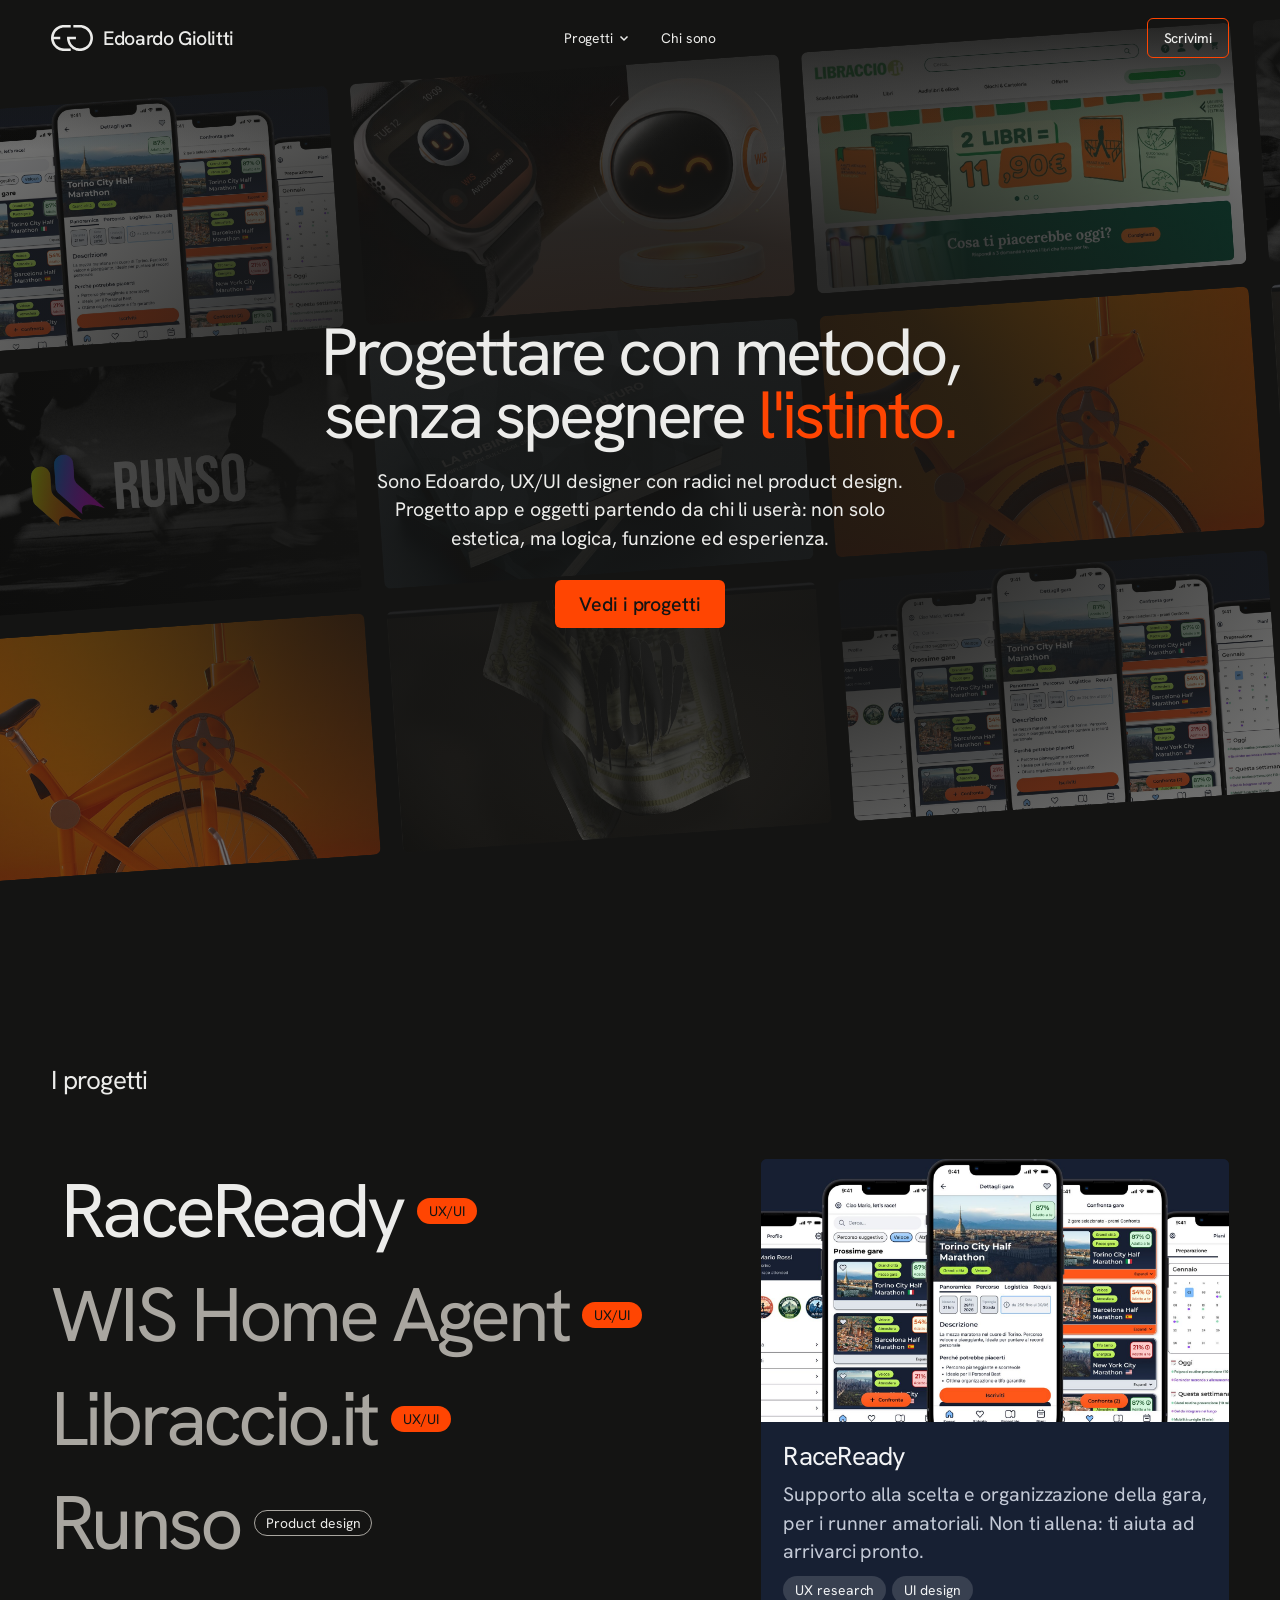
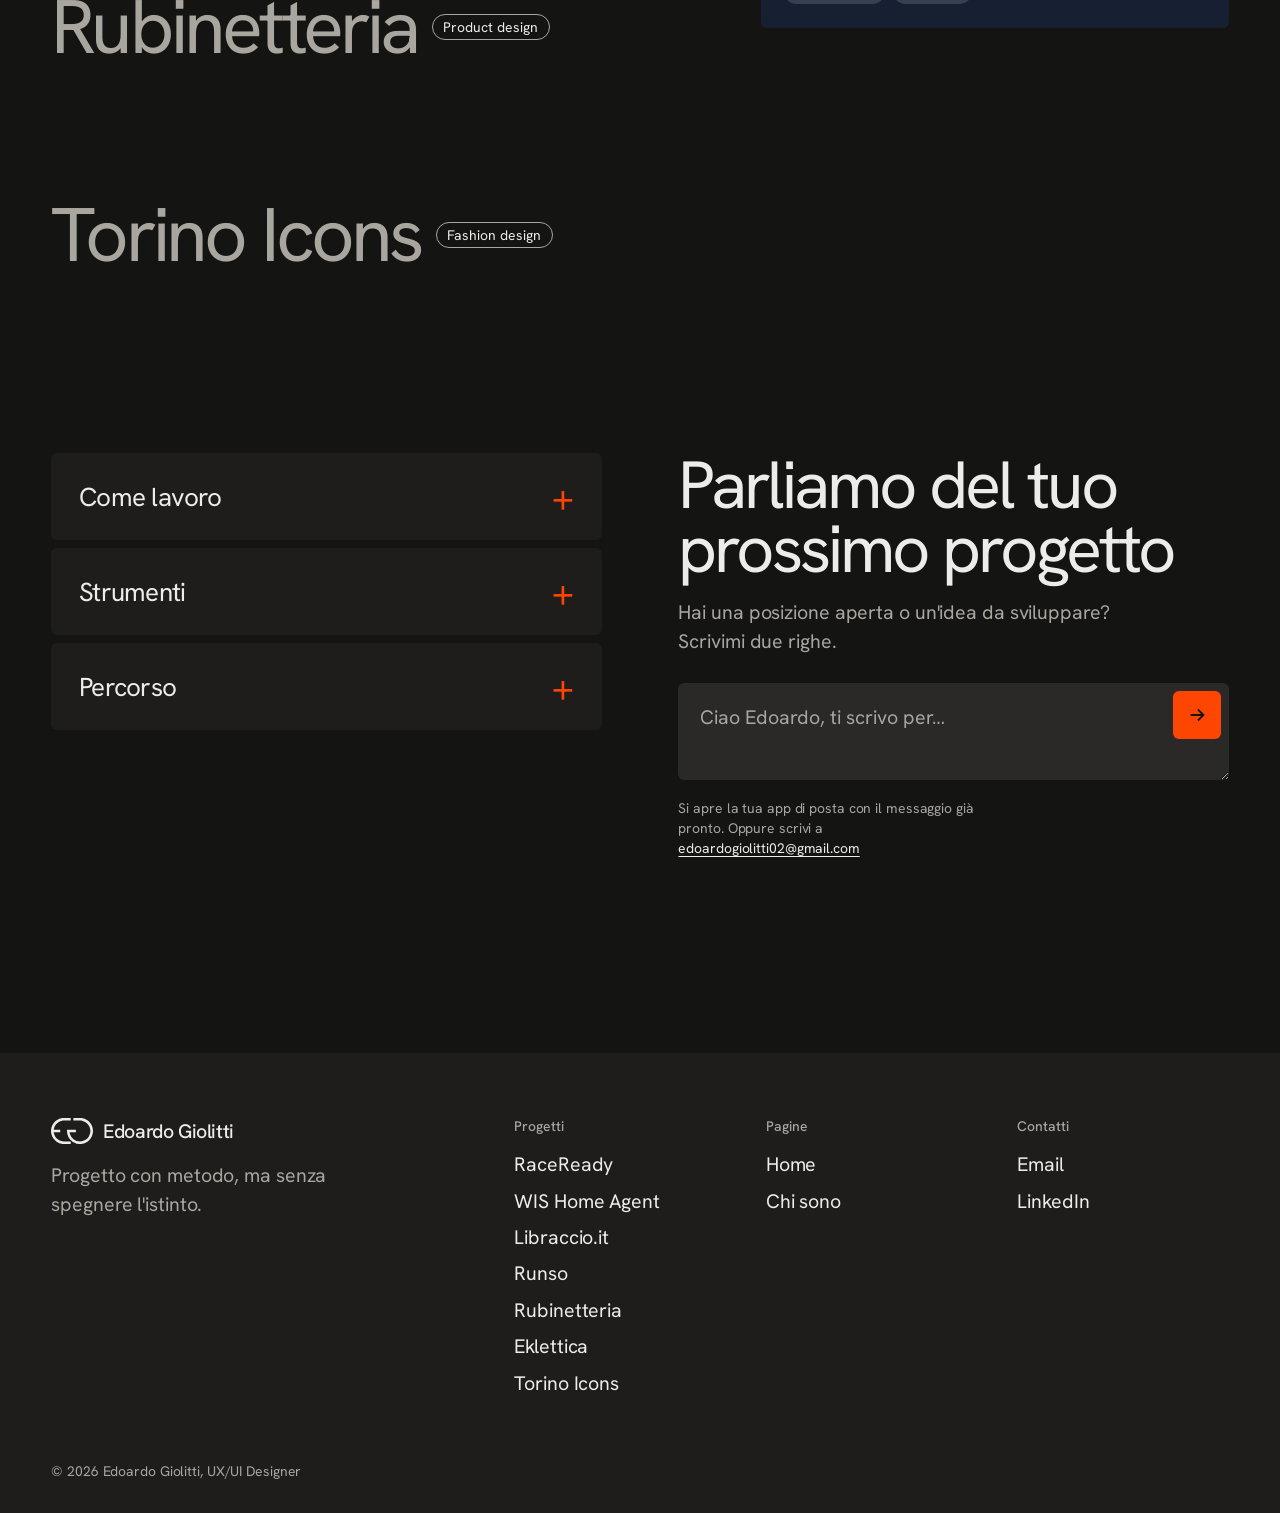
==== index.html @ 545519f6 "Prima pubblicazione del portfolio Home, pagina Chi sono e sette casi studio (RaceReady, WIS Home Age" ====
<!doctype html>
<html lang="it">
<head>
  <meta charset="utf-8">
  <meta name="viewport" content="width=device-width, initial-scale=1">
  <title>Edoardo Giolitti · UX/UI Designer</title>
  <meta name="description" content="Edoardo Giolitti, UX/UI designer con radici nel product design. App, smart home, e-commerce e oggetti: RaceReady, WIS Home Agent, Libraccio, Runso, Eklettica.">
  <meta property="og:title" content="Edoardo Giolitti · UX/UI Designer">
  <meta property="og:description" content="Progetto con metodo, ma senza spegnere l'istinto.">
  <meta property="og:type" content="website">
  <meta property="og:image" content="https://edoardogiolitti.github.io/assets/img/raceready/collage-16x10.jpg">
  <meta name="theme-color" content="#141413">
  <link rel="icon" href="assets/favicon.svg" type="image/svg+xml">
  <link rel="apple-touch-icon" href="assets/apple-touch-icon.png">
  <link rel="preconnect" href="https://fonts.googleapis.com">
  <link rel="preconnect" href="https://fonts.gstatic.com" crossorigin>
  <link rel="stylesheet" href="https://fonts.googleapis.com/css2?family=Hanken+Grotesk:wght@400;500&display=swap">
  <link rel="stylesheet" href="css/home.css">
  <script>document.documentElement.classList.add('js')</script>
</head>
<body>
  <a class="skip-link" href="#main">Vai al contenuto</a>

  <header class="topbar">
    <a class="brand" href="index.html" aria-label="Edoardo Giolitti, home"><span class="brand__mark" aria-hidden="true"></span><span>Edoardo Giolitti</span></a>
    <nav aria-label="Principale">
      <ul class="topbar__links" role="list">
        <li class="topbar__menu"><a class="link" href="#progetti">Progetti</a></li>
        <li><a class="link" href="chi-sono.html">Chi sono</a></li>
      </ul>
    </nav>
    <a class="button button--outline" href="#contatti">Scrivimi</a>
  </header>

  <main id="main">
    <!-- HERO -->
    <section class="hero" aria-labelledby="hero-title">
      <!-- sfondo decorativo: copertine che scorrono, non cliccabili e nascoste agli screen reader -->
      <div class="hero__bg" aria-hidden="true">
        <div class="marquee__row marquee__row--a"><div class="marquee__track"><img src="assets/img/raceready/collage-16x10.jpg" width="1600" height="1000" alt="" decoding="async"><img src="assets/img/wis/cover-16x9.jpg" width="1600" height="900" alt="" decoding="async"><img src="assets/img/libraccio/cover-16x9.jpg" width="1440" height="810" alt="" decoding="async"><img src="assets/img/runso/cover-16x9.jpg" width="1600" height="900" alt="" decoding="async"><img src="assets/img/rubinetteria/cover-16x9.jpg" width="1600" height="900" alt="" decoding="async"><img src="assets/img/eklettica/cover-16x9.jpg" width="1600" height="900" alt="" decoding="async"><img src="assets/img/foulard/cover-16x9.jpg" width="1600" height="900" alt="" decoding="async"><img src="assets/img/raceready/collage-16x10.jpg" width="1600" height="1000" alt="" decoding="async"><img src="assets/img/wis/cover-16x9.jpg" width="1600" height="900" alt="" decoding="async"><img src="assets/img/libraccio/cover-16x9.jpg" width="1440" height="810" alt="" decoding="async"><img src="assets/img/runso/cover-16x9.jpg" width="1600" height="900" alt="" decoding="async"><img src="assets/img/rubinetteria/cover-16x9.jpg" width="1600" height="900" alt="" decoding="async"><img src="assets/img/eklettica/cover-16x9.jpg" width="1600" height="900" alt="" decoding="async"><img src="assets/img/foulard/cover-16x9.jpg" width="1600" height="900" alt="" decoding="async"></div></div>
        <div class="marquee__row marquee__row--b"><div class="marquee__track"><img src="assets/img/runso/cover-16x9.jpg" width="1600" height="900" alt="" decoding="async"><img src="assets/img/rubinetteria/cover-16x9.jpg" width="1600" height="900" alt="" decoding="async"><img src="assets/img/eklettica/cover-16x9.jpg" width="1600" height="900" alt="" decoding="async"><img src="assets/img/foulard/cover-16x9.jpg" width="1600" height="900" alt="" decoding="async"><img src="assets/img/raceready/collage-16x10.jpg" width="1600" height="1000" alt="" decoding="async"><img src="assets/img/wis/cover-16x9.jpg" width="1600" height="900" alt="" decoding="async"><img src="assets/img/libraccio/cover-16x9.jpg" width="1440" height="810" alt="" decoding="async"><img src="assets/img/runso/cover-16x9.jpg" width="1600" height="900" alt="" decoding="async"><img src="assets/img/rubinetteria/cover-16x9.jpg" width="1600" height="900" alt="" decoding="async"><img src="assets/img/eklettica/cover-16x9.jpg" width="1600" height="900" alt="" decoding="async"><img src="assets/img/foulard/cover-16x9.jpg" width="1600" height="900" alt="" decoding="async"><img src="assets/img/raceready/collage-16x10.jpg" width="1600" height="1000" alt="" decoding="async"><img src="assets/img/wis/cover-16x9.jpg" width="1600" height="900" alt="" decoding="async"><img src="assets/img/libraccio/cover-16x9.jpg" width="1440" height="810" alt="" decoding="async"></div></div>
        <div class="marquee__row marquee__row--c"><div class="marquee__track"><img src="assets/img/eklettica/cover-16x9.jpg" width="1600" height="900" alt="" decoding="async"><img src="assets/img/foulard/cover-16x9.jpg" width="1600" height="900" alt="" decoding="async"><img src="assets/img/raceready/collage-16x10.jpg" width="1600" height="1000" alt="" decoding="async"><img src="assets/img/wis/cover-16x9.jpg" width="1600" height="900" alt="" decoding="async"><img src="assets/img/libraccio/cover-16x9.jpg" width="1440" height="810" alt="" decoding="async"><img src="assets/img/runso/cover-16x9.jpg" width="1600" height="900" alt="" decoding="async"><img src="assets/img/rubinetteria/cover-16x9.jpg" width="1600" height="900" alt="" decoding="async"><img src="assets/img/eklettica/cover-16x9.jpg" width="1600" height="900" alt="" decoding="async"><img src="assets/img/foulard/cover-16x9.jpg" width="1600" height="900" alt="" decoding="async"><img src="assets/img/raceready/collage-16x10.jpg" width="1600" height="1000" alt="" decoding="async"><img src="assets/img/wis/cover-16x9.jpg" width="1600" height="900" alt="" decoding="async"><img src="assets/img/libraccio/cover-16x9.jpg" width="1440" height="810" alt="" decoding="async"><img src="assets/img/runso/cover-16x9.jpg" width="1600" height="900" alt="" decoding="async"><img src="assets/img/rubinetteria/cover-16x9.jpg" width="1600" height="900" alt="" decoding="async"></div></div>
        <div class="marquee__row marquee__row--d"><div class="marquee__track"><img src="assets/img/libraccio/cover-16x9.jpg" width="1440" height="810" alt="" decoding="async"><img src="assets/img/runso/cover-16x9.jpg" width="1600" height="900" alt="" decoding="async"><img src="assets/img/rubinetteria/cover-16x9.jpg" width="1600" height="900" alt="" decoding="async"><img src="assets/img/eklettica/cover-16x9.jpg" width="1600" height="900" alt="" decoding="async"><img src="assets/img/foulard/cover-16x9.jpg" width="1600" height="900" alt="" decoding="async"><img src="assets/img/raceready/collage-16x10.jpg" width="1600" height="1000" alt="" decoding="async"><img src="assets/img/wis/cover-16x9.jpg" width="1600" height="900" alt="" decoding="async"><img src="assets/img/libraccio/cover-16x9.jpg" width="1440" height="810" alt="" decoding="async"><img src="assets/img/runso/cover-16x9.jpg" width="1600" height="900" alt="" decoding="async"><img src="assets/img/rubinetteria/cover-16x9.jpg" width="1600" height="900" alt="" decoding="async"><img src="assets/img/eklettica/cover-16x9.jpg" width="1600" height="900" alt="" decoding="async"><img src="assets/img/foulard/cover-16x9.jpg" width="1600" height="900" alt="" decoding="async"><img src="assets/img/raceready/collage-16x10.jpg" width="1600" height="1000" alt="" decoding="async"><img src="assets/img/wis/cover-16x9.jpg" width="1600" height="900" alt="" decoding="async"></div></div>
        <div class="marquee__row marquee__row--e"><div class="marquee__track"><img src="assets/img/foulard/cover-16x9.jpg" width="1600" height="900" alt="" decoding="async"><img src="assets/img/raceready/collage-16x10.jpg" width="1600" height="1000" alt="" decoding="async"><img src="assets/img/wis/cover-16x9.jpg" width="1600" height="900" alt="" decoding="async"><img src="assets/img/libraccio/cover-16x9.jpg" width="1440" height="810" alt="" decoding="async"><img src="assets/img/runso/cover-16x9.jpg" width="1600" height="900" alt="" decoding="async"><img src="assets/img/rubinetteria/cover-16x9.jpg" width="1600" height="900" alt="" decoding="async"><img src="assets/img/eklettica/cover-16x9.jpg" width="1600" height="900" alt="" decoding="async"><img src="assets/img/foulard/cover-16x9.jpg" width="1600" height="900" alt="" decoding="async"><img src="assets/img/raceready/collage-16x10.jpg" width="1600" height="1000" alt="" decoding="async"><img src="assets/img/wis/cover-16x9.jpg" width="1600" height="900" alt="" decoding="async"><img src="assets/img/libraccio/cover-16x9.jpg" width="1440" height="810" alt="" decoding="async"><img src="assets/img/runso/cover-16x9.jpg" width="1600" height="900" alt="" decoding="async"><img src="assets/img/rubinetteria/cover-16x9.jpg" width="1600" height="900" alt="" decoding="async"><img src="assets/img/eklettica/cover-16x9.jpg" width="1600" height="900" alt="" decoding="async"></div></div>
      </div>
      <div class="hero__content">
        <h1 id="hero-title" data-rise style="--i:0">Progettare con metodo, senza spegnere <span class="accent">l'istinto.</span></h1>
        <p class="hero__sub" data-rise style="--i:1">Sono Edoardo, UX/UI designer con radici nel product design. Progetto app e oggetti partendo da chi li userà: non solo estetica, ma logica, funzione ed&nbsp;esperienza.</p>
        <div data-rise style="--i:2"><a class="button" href="#progetti">Vedi i progetti</a></div>
      </div>
    </section>

    <!-- LAVORI -->
    <section class="work" id="progetti" aria-labelledby="progetti-title">
      <div class="section-head">
        <h2 id="progetti-title" data-reveal>I progetti</h2>
      </div>
      <div class="work__grid">
        <ul class="work__list" role="list">
          <li data-reveal style="--i:0"><a class="work__item is-active" href="progetti/raceready.html" data-frame="raceready"><span class="work__head"><span class="work__name">RaceReady</span><span class="work__type work__type--ux">UX/UI</span></span><span class="work__card"><img class="pcard__img" src="assets/img/raceready/collage-16x10.jpg" width="1600" height="1000" alt="" loading="lazy"> <span class="pcard__body"><span class="pcard__text">Supporto alla scelta e organizzazione della gara, per i runner amatoriali. Non ti allena: ti aiuta ad arrivarci pronto.</span><span class="badges"><span class="badge">UX research</span><span class="badge">UI design</span></span></span></span></a></li>
          <li data-reveal style="--i:1"><a class="work__item" href="progetti/wis.html" data-frame="wis"><span class="work__head"><span class="work__name">WIS Home Agent</span><span class="work__type work__type--ux">UX/UI</span></span><span class="work__card"><img class="pcard__img" src="assets/img/wis/cover-16x9.jpg" width="1600" height="900" alt="" loading="lazy"> <span class="pcard__body"><span class="pcard__text">Un'assistente AI per la casa: progettare la relazione, non il comando.</span><span class="badges"><span class="badge">AI</span><span class="badge">UI design</span></span></span></span></a></li>
          <li data-reveal style="--i:2"><a class="work__item" href="progetti/libraccio.html" data-frame="libraccio"><span class="work__head"><span class="work__name">Libraccio.it</span><span class="work__type work__type--ux">UX/UI</span></span><span class="work__card"><img class="pcard__img" src="assets/img/libraccio/cover-16x9.jpg" width="1440" height="810" alt="" loading="lazy"> <span class="pcard__body"><span class="pcard__text">Un checkout con meno attrito e un sistema di reward che fa tornare chi legge.</span><span class="badges"><span class="badge">E-commerce</span><span class="badge">Gamification</span></span></span></span></a></li>
          <li data-reveal style="--i:3"><a class="work__item" href="progetti/runso.html" data-frame="runso"><span class="work__head"><span class="work__name">Runso</span><span class="work__type work__type--pd">Product design</span></span><span class="work__card"><img class="pcard__img" src="assets/img/runso/cover-16x9.jpg" width="1600" height="900" alt="" loading="lazy"> <span class="pcard__body"><span class="pcard__text">Calze tecniche da running: identità visiva, collezione e packaging.</span><span class="badges"><span class="badge">Brand identity</span><span class="badge">Prodotto</span></span></span></span></a></li>
          <li data-reveal style="--i:4"><a class="work__item" href="progetti/rubinetteria.html" data-frame="rubinetteria"><span class="work__head"><span class="work__name">Rubinetteria</span><span class="work__type work__type--pd">Product design</span></span><span class="work__card"><img class="pcard__img" src="assets/img/rubinetteria/cover-16x9.jpg" width="1600" height="900" alt="" loading="lazy"> <span class="pcard__body"><span class="pcard__text">Tesi triennale: sei suggestioni per un rubinetto più sostenibile e intuitivo.</span><span class="badges"><span class="badge">Ricerca</span><span class="badge">Product design</span></span></span></span></a></li>
          <li data-reveal style="--i:5"><a class="work__item" href="progetti/eklettica.html" data-frame="eklettica"><span class="work__head"><span class="work__name">Eklettica</span><span class="work__type work__type--pd">Product design</span></span><span class="work__card"><img class="pcard__img" src="assets/img/eklettica/cover-16x9.jpg" width="1600" height="900" alt="" loading="lazy"> <span class="pcard__body"><span class="pcard__text">Bici pieghevole per il cicloturismo: compatta quando serve, pronta quando conta.</span><span class="badges"><span class="badge">Product design</span><span class="badge">3D</span></span></span></span></a></li>
          <li data-reveal style="--i:6"><a class="work__item" href="progetti/torino-icons.html" data-frame="foulard"><span class="work__head"><span class="work__name">Torino Icons</span><span class="work__type work__type--pd">Fashion design</span></span><span class="work__card"><img class="pcard__img" src="assets/img/foulard/cover-16x9.jpg" width="1600" height="900" alt="" loading="lazy"> <span class="pcard__body"><span class="pcard__text">Quattro foulard dedicati ai luoghi iconici di Torino, con una mappa per scoprirli.</span><span class="badges"><span class="badge">Foulard</span><span class="badge">Brochure</span></span></span></span></a></li>
        </ul>
        <!-- anteprima: la stessa card dello slider, per il progetto attivo (decorativa: i link veri sono i nomi) -->
        <div class="work__frame" aria-hidden="true">
          <div class="pcard is-on" data-for="raceready"><a href="progetti/raceready.html" tabindex="-1">
            <img class="pcard__img" src="assets/img/raceready/collage-16x10.jpg" width="1600" height="1000" alt="" loading="lazy">
          <span class="pcard__body"><span class="pcard__title">RaceReady</span><span class="pcard__text">Supporto alla scelta e organizzazione della gara, per i runner amatoriali. Non ti allena: ti aiuta ad arrivarci pronto.</span><span class="badges"><span class="badge">UX research</span><span class="badge">UI design</span></span></span></a></div>
          <div class="pcard" data-for="wis"><a href="progetti/wis.html" tabindex="-1">
            <img class="pcard__img" src="assets/img/wis/cover-16x9.jpg" width="1600" height="900" alt="" loading="lazy">
          <span class="pcard__body"><span class="pcard__title">WIS Home Agent</span><span class="pcard__text">Un'assistente AI per la casa: progettare la relazione, non il comando.</span><span class="badges"><span class="badge">AI</span><span class="badge">UI design</span></span></span></a></div>
          <div class="pcard" data-for="libraccio"><a href="progetti/libraccio.html" tabindex="-1">
            <img class="pcard__img" src="assets/img/libraccio/cover-16x9.jpg" width="1440" height="810" alt="" loading="lazy">
          <span class="pcard__body"><span class="pcard__title">Libraccio.it</span><span class="pcard__text">Un checkout con meno attrito e un sistema di reward che fa tornare chi legge.</span><span class="badges"><span class="badge">E-commerce</span><span class="badge">Gamification</span></span></span></a></div>
          <div class="pcard" data-for="runso"><a href="progetti/runso.html" tabindex="-1">
            <img class="pcard__img" src="assets/img/runso/cover-16x9.jpg" width="1600" height="900" alt="" loading="lazy">
          <span class="pcard__body"><span class="pcard__title">Runso</span><span class="pcard__text">Calze tecniche da running: identità visiva, collezione e packaging.</span><span class="badges"><span class="badge">Brand identity</span><span class="badge">Prodotto</span></span></span></a></div>
          <div class="pcard" data-for="rubinetteria"><a href="progetti/rubinetteria.html" tabindex="-1">
            <img class="pcard__img" src="assets/img/rubinetteria/cover-16x9.jpg" width="1600" height="900" alt="" loading="lazy">
          <span class="pcard__body"><span class="pcard__title">Rubinetteria</span><span class="pcard__text">Tesi triennale: sei suggestioni per un rubinetto più sostenibile e intuitivo.</span><span class="badges"><span class="badge">Ricerca</span><span class="badge">Product design</span></span></span></a></div>
          <div class="pcard" data-for="eklettica"><a href="progetti/eklettica.html" tabindex="-1">
            <img class="pcard__img" src="assets/img/eklettica/cover-16x9.jpg" width="1600" height="900" alt="" loading="lazy">
          <span class="pcard__body"><span class="pcard__title">Eklettica</span><span class="pcard__text">Bici pieghevole per il cicloturismo: compatta quando serve, pronta quando conta.</span><span class="badges"><span class="badge">Product design</span><span class="badge">3D</span></span></span></a></div>
          <div class="pcard" data-for="foulard"><a href="progetti/torino-icons.html" tabindex="-1">
            <img class="pcard__img" src="assets/img/foulard/cover-16x9.jpg" width="1600" height="900" alt="" loading="lazy">
          <span class="pcard__body"><span class="pcard__title">Torino Icons</span><span class="pcard__text">Quattro foulard dedicati ai luoghi iconici di Torino, con una mappa per scoprirli.</span><span class="badges"><span class="badge">Foulard</span><span class="badge">Brochure</span></span></span></a></div>
        </div>
      </div>
    </section>

    <!-- FISARMONICA E CHIUSURA, affiancate su desktop -->
    <div class="duo">
      <!-- FISARMONICA -->
      <section class="faq" aria-labelledby="faq-title">
        <h2 id="faq-title" class="sr-only">Metodo, strumenti e percorso</h2>
        <details data-reveal>
          <summary>Come lavoro</summary>
          <div class="faq__body">
            <p><strong>Prima capisco, poi disegno.</strong> Parto dalla ricerca: interviste, questionari, desk research e benchmark. Dai dati tiro fuori gli insight, dagli insight le opportunità, e solo alla fine le feature.</p>
            <p>Poi personas, customer journey, wireframe e prototipi, fino all'usability testing per capire cosa funziona davvero.</p>
          </div>
        </details>
        <details data-reveal style="--i:1">
          <summary>Strumenti</summary>
          <div class="faq__body">
            <p><strong>Progettazione:</strong> Figma, Figma Make, Miro, Framer.</p>
            <p><strong>Visual e 3D:</strong> Photoshop, Illustrator, Rhinoceros 3D, Blender.</p>
            <p><strong>AI nel processo:</strong> Gemini, ChatGPT e Perplexity per la ricerca; Antigravity e Claude Code per i prototipi in codice.</p>
          </div>
        </details>
        <details data-reveal style="--i:2">
          <summary>Percorso</summary>
          <div class="faq__body">
            <p><strong>2026:</strong> Master Full-Time in UX &amp; UI Design for Digital Product, Talent Garden Innovation School, Milano.</p>
            <p><strong>2021–2025:</strong> Laurea triennale in Design e Comunicazione (Product Design), Politecnico di Torino.</p>
            <p><strong>2024:</strong> Junior Product Designer in tirocinio da MAT Studio di Matteo Tampone.</p>
          </div>
        </details>
      </section>

      <!-- CHIUSURA E CONTATTI -->
      <section class="closing" id="contatti" aria-labelledby="contact-title">
        <h2 id="contact-title" data-reveal>Parliamo del tuo prossimo progetto</h2>
        <p data-reveal style="--i:1">Hai una posizione aperta o un'idea da sviluppare? Scrivimi due righe.</p>
        <form class="field-wrap" method="get" enctype="text/plain" data-mail data-reveal style="--i:2">
          <input type="hidden" name="subject" value="Contatto dal portfolio">
          <label class="sr-only" for="msg">Il tuo messaggio</label>
          <textarea class="field" id="msg" name="body" rows="2" placeholder="Ciao Edoardo, ti scrivo per…"></textarea>
          <button class="send" type="submit" aria-label="Scrivi l'email">
            <svg viewBox="0 0 24 24" fill="none" stroke="currentColor" stroke-width="2" aria-hidden="true"><path d="M5 12h14M13 6l6 6-6 6"/></svg>
          </button>
        </form>
        <p class="closing__note">Si apre la tua app di posta con il messaggio già pronto. Oppure scrivi a <a class="link link--inline" data-mail-link data-mail-show>email</a></p>
      </section>
    </div>
  </main>

  <footer class="footer">
    <div class="footer__grid">
      <div class="footer__brand">
        <a class="brand" href="index.html"><span class="brand__mark" aria-hidden="true"></span><span>Edoardo Giolitti</span></a>
        <p>Progetto con metodo, ma senza spegnere l'istinto.</p>
      </div>
      <div>
        <h2>Progetti</h2>
        <ul role="list">
          <li><a class="link" href="progetti/raceready.html">RaceReady</a></li>
          <li><a class="link" href="progetti/wis.html">WIS Home Agent</a></li>
          <li><a class="link" href="progetti/libraccio.html">Libraccio.it</a></li>
          <li><a class="link" href="progetti/runso.html">Runso</a></li>
          <li><a class="link" href="progetti/rubinetteria.html">Rubinetteria</a></li>
          <li><a class="link" href="progetti/eklettica.html">Eklettica</a></li>
          <li><a class="link" href="progetti/torino-icons.html">Torino Icons</a></li>
        </ul>
      </div>
      <div>
        <h2>Pagine</h2>
        <ul role="list">
          <li><a class="link" href="index.html">Home</a></li>
          <li><a class="link" href="chi-sono.html">Chi sono</a></li>
        </ul>
      </div>
      <div>
        <h2>Contatti</h2>
        <ul role="list">
          <li><a class="link" data-mail-link>Email</a></li>
          <li><a class="link" href="https://www.linkedin.com/in/edoardo-giolitti" rel="noopener">LinkedIn</a></li>
        </ul>
      </div>
    </div>
    <p class="footer__legal">© 2026 Edoardo Giolitti, UX/UI Designer</p>
  </footer>

  <script src="js/home.js" defer></script>
</body>
</html>
---- css/home.css ----
/* =========================================================
   Home di Edoardo Giolitti, versione scura ispirata a Squarespace
   Mobile-first: le regole valgono per lo smartphone,
   le media query (min-width) le adattano agli schermi larghi.
   ========================================================= */

/* ---------- Token ---------- */
:root {
  /* Antracite neutro con una punta calda (dall'arancione), niente blu */
  --bg: #141413;          /* quasi nero */
  --surface: #1e1d1c;     /* primo gradino di tono */
  --surface-2: #2a2927;   /* secondo gradino */
  --ink: #ececea;         /* bianco morbido e neutro, non #fff */
  --muted: #a9a6a0;       /* 7.8:1 sul fondo, 6:1 sul secondo gradino */
  --accent: #ff4502;      /* arancione: 5.4:1 sul fondo, ok anche per il testo piccolo */
  --accent-ink: #141413;  /* testo sopra l'arancione */

  --font: "Hanken Grotesk", system-ui, sans-serif;
  --step-small: clamp(0.8125rem, 0.79rem + 0.1vw, 0.875rem);
  --step-body: clamp(1.0625rem, 1rem + 0.28vw, 1.25rem);
  --step-lead: clamp(1.25rem, 1.1rem + 0.7vw, 1.625rem);
  --step-head: clamp(2.25rem, 1.3rem + 3.6vw, 4.5rem);
  --step-display: clamp(2.5rem, 1rem + 5vw, 4.75rem);

  --margin: clamp(20px, 4vw, 64px);
  --section: clamp(112px, 13vw, 200px);
  --radius: 6px;

  --ease-out: cubic-bezier(0.22, 1, 0.36, 1);
  --t-press: 140ms;
  --t-hover: 200ms;
}

/* ---------- Reset ---------- */
*, *::before, *::after { box-sizing: border-box; }
html { -webkit-text-size-adjust: 100%; text-size-adjust: 100%; color-scheme: dark; }
body {
  margin: 0; background: var(--bg); color: var(--ink);
  font-family: var(--font); font-size: var(--step-body); line-height: 1.45; letter-spacing: -0.005em;
  -webkit-font-smoothing: antialiased; overflow-x: clip;
}
h1, h2, h3, p, figure, ul, ol, dl, dd { margin: 0; }
ul[class], ol[class] { padding: 0; list-style: none; }
img { display: block; max-width: 100%; height: auto; }
button, input { font: inherit; color: inherit; }
button { background: none; border: 0; padding: 0; cursor: pointer; }
a { color: inherit; }
::selection { background: var(--accent); color: var(--accent-ink); }
:focus-visible { outline: 2px solid var(--accent); outline-offset: 3px; }
:target { scroll-margin-top: 24px; }

h1, h2, h3 { font-weight: 400; letter-spacing: -0.045em; line-height: 0.95; text-wrap: balance; } /* sul fondo scuro un peso più leggero */
p { max-width: 62ch; text-wrap: pretty; }
.accent { color: var(--accent); }
.muted { color: var(--muted); }
.sr-only { position: absolute; width: 1px; height: 1px; overflow: hidden; clip-path: inset(50%); white-space: nowrap; }
.skip-link { position: absolute; left: 12px; top: -80px; z-index: 100; background: var(--ink); color: var(--bg); padding: 12px 18px; text-decoration: none; }
.skip-link:focus { top: 12px; }
.center { text-align: center; margin-inline: auto; }

/* ---------- Controlli ---------- */
.button {
  display: inline-flex; align-items: center; justify-content: center; gap: 10px;
  min-height: 48px; padding: 0 24px; border-radius: var(--radius);
  background: var(--accent); color: var(--accent-ink);
  font-weight: 500; text-decoration: none; white-space: nowrap;
  transition: transform var(--t-press) var(--ease-out), background-color var(--t-hover) ease, color var(--t-hover) ease;
}
.button:active { transform: scale(0.97); }
.button--light { background: var(--ink); color: var(--bg); }
/* Secondario: solo il bordo arancione, si riempie in hover e al focus */
.button--outline { background: transparent; color: var(--ink); border: 1.5px solid var(--accent); }
.button--outline:focus-visible { background: var(--accent); color: var(--accent-ink); }
.link { text-decoration: underline; text-decoration-color: transparent; text-underline-offset: 0.22em; text-decoration-thickness: 0.07em; transition: text-decoration-color var(--t-hover) ease, color var(--t-hover) ease; }
/* link dentro un testo: sottolineato anche a riposo, per riconoscerlo senza mouse (dopo .link, che altrimenti lo nasconde) */
.link--inline { text-decoration-color: currentColor; color: var(--ink); }
@media (hover: hover) and (pointer: fine) {
  .button:hover { background: var(--ink); color: var(--bg); }
  .button--light:hover { background: var(--accent); color: var(--accent-ink); }
  .button--outline:hover { background: var(--accent); color: var(--accent-ink); }
  .link:hover { text-decoration-color: currentColor; }
}

/* Badge degli ambiti */
.badges { display: flex; flex-wrap: wrap; gap: 6px; }
.badge {
  padding: 5px 12px; border-radius: 999px;
  background: var(--surface-2); color: var(--ink);
  font-size: var(--step-small); line-height: 1.3; white-space: nowrap;
}

/* ---------- Barra in alto ----------
   Sempre visibile. In cima alla pagina è trasparente sopra la hero; appena si scorre si compatta:
   meno spazio, un velo del colore della pagina e, al posto del nome, solo il monogramma EG.
   Senza JavaScript resta in cima alla pagina e scorre via con lei. */
.topbar {
  position: absolute; inset: 0 0 auto; z-index: 50;
  display: grid; grid-template-columns: auto 1fr auto; align-items: center; gap: 16px;
  padding: 18px var(--margin); color: var(--ink);
  transition: padding-block 260ms var(--ease-out), background-color var(--t-hover) ease, color var(--t-hover) ease;
}
.js .topbar { position: fixed; }
.topbar.is-compact { padding-block: 8px; }
.topbar.is-open { background-color: var(--bg); }
/* Il velo della barra compatta: il colore della sezione che passa sotto (lo legge js/home.js) al 72%
   (`--bar-veil`, più pieno su Libraccio), con la pagina sfocata dietro: così la barra si fonde con ogni sezione.
   Sfuma per 20 px sotto la barra invece di finire con un bordo netto. Sotto il 72% il testo della barra,
   sopra un'immagine chiara in una sezione scura, scenderebbe vicino al limite di contrasto. Con il menu aperto torna pieno. */
.topbar::before {
  content: ""; position: absolute; inset: 0 0 -20px; z-index: -1; pointer-events: none;
  background: var(--bg);
  background: color-mix(in srgb, var(--bg) var(--bar-veil, 72%), transparent);
  -webkit-backdrop-filter: blur(18px) saturate(1.3); backdrop-filter: blur(18px) saturate(1.3); /* taste-skill-ignore: l'unica barra in vetro del sito */
  -webkit-mask-image: linear-gradient(#000 calc(100% - 20px), transparent); mask-image: linear-gradient(#000 calc(100% - 20px), transparent); /* taste-skill-ignore: sfumatura del bordo basso */
  opacity: 0; transition: opacity var(--t-hover) ease, background-color var(--t-hover) ease;
}
.topbar .button--outline { transition: transform var(--t-press) var(--ease-out), background-color var(--t-hover) ease, color var(--t-hover) ease, border-color var(--t-hover) ease; }
.topbar.is-compact::before { opacity: 1; }
.topbar.is-open::before { opacity: 0; }
@supports not ((backdrop-filter: blur(1px)) or (-webkit-backdrop-filter: blur(1px))) { .topbar::before { background: color-mix(in srgb, var(--bg) 94%, transparent); } }
@media (prefers-reduced-transparency: reduce) { .topbar::before { background: var(--bg); -webkit-backdrop-filter: none; backdrop-filter: none; } }
html.js { scroll-padding-top: 80px; } /* le ancore e il focus da tastiera non finiscono sotto la barra */
.brand { display: flex; align-items: center; gap: 10px; text-decoration: none; font-weight: 500; letter-spacing: -0.02em; }
/* Il logo EG (file Figma PORTFOLIO, sezione Components): una maschera riempita con il colore del testo, così segue
   il colore della sezione sotto la barra. Scritto dentro il CSS perché le maschere esterne non funzionano aprendo
   la pagina come file. Il sorgente è in _sorgenti/logo/logo-eg.svg. */
.brand { --logo: url("data:image/svg+xml,%3Csvg xmlns='http://www.w3.org/2000/svg' viewBox='0 0 121 75'%3E%3Cpath d='M121 37.5V37.5C121 38.8 120.9 40 120.8 41.3C120.7 42.5 120.5 43.8 120.2 45C119.7 47.6 118.9 50.1 117.9 52.5C116.7 55.2 115.2 57.7 113.5 60C113.5 60 113.5 60.1 113.5 60.1C111.3 62.9 108.8 65.4 106 67.5C106 67.6 105.9 67.6 105.9 67.6C103.6 69.4 101 70.8 98.3 72C95.9 73 93.4 73.8 90.8 74.3C88.5 74.8 86 75 83.6 75C83.5 75 83.3 75 83.2 75C80.6 75 78.1 74.7 75.7 74.2C74.4 73.9 73.1 73.6 71.9 73.2C70.6 72.7 69.3 72.2 68.1 71.7C66.8 71.1 65.6 70.4 64.3 69.7C63.2 69 62.2 68.3 61.1 67.5C60.9 67.4 60.7 67.2 60.5 67.1C60.5 67.1 60.5 67 60.5 67C59.2 66 57.9 64.9 56.7 63.7C56.2 63.1 55.6 62.5 55.1 61.9C54.6 61.3 54.1 60.7 53.6 60C53.4 59.7 53.2 59.4 53 59.1C51.5 57.1 50.3 54.9 49.3 52.5C48.2 50.2 47.4 47.7 46.9 45C46.7 43.8 46.5 42.6 46.3 41.3C46.3 40.7 46.2 40.1 46.2 39.4C46.2 39.4 46.2 39.4 46.2 39.4C46.2 39.2 46.2 39 46.2 38.8C46.2 38.7 46.2 38.6 46.2 38.5C46.2 38.2 46.2 37.8 46.2 37.5V37.5C46.2 37.2 46.2 36.9 46.2 36.6C46.2 36.4 46.2 36.1 46.2 35.9C46.2 35.2 46.3 34.5 46.3 33.8H71.9V41.3H53.6C53.6 41.3 53.6 41.3 53.6 41.3C53.8 42.6 54 43.8 54.3 45C54.3 45 54.3 45 54.3 45C54.9 47.3 55.7 49.4 56.8 51.4C57 51.8 57.2 52.2 57.4 52.5C57.4 52.5 57.4 52.5 57.4 52.5C58.3 54.1 59.3 55.6 60.5 57C60.5 57 60.5 57 60.6 57C61.5 58.1 62.4 59.1 63.5 60C63.5 60 63.5 60 63.5 60C63.8 60.3 64.1 60.5 64.4 60.7C64.8 61.1 65.3 61.5 65.8 61.9C66.6 62.4 67.3 62.9 68.1 63.4C69.3 64.1 70.6 64.7 71.9 65.3C73.1 65.8 74.4 66.2 75.7 66.5C75.9 66.6 76.2 66.7 76.5 66.7C76.7 66.8 77 66.9 77.3 66.9C77.4 67 77.5 67 77.6 67C77.6 67 77.6 67 77.6 67C77.7 67 77.7 67 77.7 67C77.8 67 77.8 67 77.8 67C77.8 67 77.8 67.1 77.9 67.1C77.9 67.1 78 67.1 78.1 67.1C78.2 67.1 78.4 67.2 78.5 67.2C78.8 67.2 79 67.3 79.3 67.3C79.4 67.3 79.6 67.3 79.7 67.3C79.7 67.3 79.7 67.3 79.7 67.3C79.7 67.3 79.7 67.3 79.7 67.3C79.8 67.3 79.8 67.3 79.9 67.3C79.9 67.3 79.9 67.3 79.9 67.3H79.9H80C80 67.3 80.1 67.4 80.2 67.4C80.3 67.4 80.3 67.4 80.3 67.4C80.4 67.4 80.4 67.4 80.5 67.4C80.6 67.4 80.6 67.4 80.6 67.4C80.7 67.4 80.9 67.4 81 67.4C81.3 67.5 81.6 67.5 81.8 67.5C82 67.5 82.1 67.5 82.3 67.5C82.6 67.5 82.9 67.5 83.2 67.5C83.3 67.5 83.3 67.5 83.4 67.5C83.7 67.5 84.1 67.5 84.5 67.5C84.6 67.5 84.7 67.5 84.8 67.5C84.9 67.5 84.9 67.5 85 67.5C85.1 67.5 85.2 67.5 85.3 67.4C85.4 67.4 85.4 67.4 85.4 67.4C85.4 67.4 85.5 67.4 85.5 67.4C85.5 67.4 85.5 67.4 85.6 67.4C85.7 67.4 85.8 67.4 85.9 67.4C86 67.4 86.2 67.4 86.3 67.4C86.4 67.4 86.5 67.4 86.7 67.3C86.8 67.3 86.9 67.3 87.1 67.3C87.1 67.3 87.1 67.3 87.1 67.3C87.1 67.3 87.2 67.3 87.2 67.3C87.2 67.3 87.3 67.3 87.3 67.3C87.3 67.3 87.3 67.3 87.4 67.3C87.5 67.3 87.6 67.3 87.7 67.2C87.7 67.2 87.7 67.2 87.8 67.2C87.9 67.2 88 67.2 88.1 67.2C88.3 67.2 88.6 67.1 88.9 67.1C89 67 89.1 67 89.3 67C89.4 67 89.5 66.9 89.6 66.9C89.8 66.9 90 66.8 90.2 66.8C90.3 66.7 90.5 66.7 90.6 66.7C90.6 66.7 90.7 66.7 90.8 66.6C93.5 66 96 64.9 98.4 63.6C100.1 62.6 101.8 61.4 103.3 60C104.2 59.2 105.1 58.3 105.9 57.4C107.2 55.9 108.4 54.3 109.4 52.5C110.8 50.2 111.8 47.7 112.5 45C112.8 43.8 113 42.6 113.2 41.3C113.2 41.2 113.2 41 113.2 40.9C113.2 40.7 113.3 40.6 113.3 40.5C113.3 40.4 113.3 40.3 113.3 40.2C113.3 40.1 113.3 39.9 113.3 39.8C113.3 39.7 113.3 39.7 113.3 39.6C113.3 39.6 113.3 39.6 113.3 39.6C113.3 39.5 113.4 39.4 113.4 39.4C113.4 39.3 113.4 39.3 113.4 39.2C113.4 39.2 113.4 39.2 113.4 39.2C113.4 39.1 113.4 39.1 113.4 39.1C113.4 39.1 113.4 39.1 113.4 39.1C113.4 39 113.4 38.9 113.4 38.8C113.4 38.8 113.4 38.7 113.4 38.7C113.4 38.6 113.4 38.6 113.4 38.6C113.4 38.6 113.4 38.5 113.4 38.5C113.4 38.5 113.4 38.5 113.4 38.4V38.4C113.4 38.3 113.4 38.1 113.4 38C113.4 37.8 113.4 37.7 113.4 37.5V37.5C113.4 37.3 113.4 37.2 113.4 37C113.4 37 113.4 37 113.4 36.9C113.4 36.9 113.4 36.8 113.4 36.8C113.4 36.7 113.4 36.7 113.4 36.7C113.4 36.7 113.4 36.7 113.4 36.7C113.4 36.6 113.4 36.6 113.4 36.6C113.4 36.6 113.4 36.6 113.4 36.6C113.4 36.5 113.4 36.5 113.4 36.5C113.4 36.5 113.4 36.4 113.4 36.4V36.4C113.4 36.3 113.4 36.3 113.4 36.2V36.2C113.4 36.2 113.4 36.2 113.4 36.2C113.4 36.2 113.4 36.1 113.4 36.1C113.4 36.1 113.4 36.1 113.4 36.1V36C113.4 36 113.4 36 113.4 36C113.4 35.9 113.4 35.9 113.4 35.9C113.4 35.9 113.4 35.8 113.4 35.8C113.4 35.7 113.4 35.6 113.4 35.5C113.4 35.4 113.4 35.3 113.4 35.2C113.3 35 113.3 34.9 113.3 34.8C113.3 34.8 113.3 34.8 113.3 34.7C113.3 34.6 113.3 34.5 113.3 34.4C113.3 34.3 113.3 34.3 113.3 34.2C113.3 34.1 113.2 33.9 113.2 33.8C113.1 32.5 112.8 31.2 112.5 30C111.8 27.3 110.8 24.8 109.4 22.5C108.4 20.7 107.3 19.1 105.9 17.7C105.1 16.7 104.2 15.8 103.2 15C101.7 13.6 100.1 12.5 98.4 11.5C96 10.1 93.5 9.1 90.8 8.4C88.4 7.8 85.9 7.5 83.4 7.5C83.3 7.5 83.3 7.5 83.2 7.5C82.9 7.5 82.6 7.5 82.3 7.5H64.4V0H85.8C87.5 0.1 89.2 0.3 90.8 0.6C93.4 1.1 95.9 1.9 98.4 3C101.1 4.1 103.6 5.6 105.9 7.3C106 7.4 106 7.4 106.1 7.5C108.9 9.6 111.4 12.1 113.5 14.9C113.5 14.9 113.5 15 113.6 15C115.3 17.3 116.8 19.8 117.9 22.5C118.9 24.9 119.7 27.4 120.3 30C120.5 31.2 120.7 32.5 120.8 33.8C120.9 35 121 36.2 121 37.5Z'/%3E%3Cpath d='M8.5 30C8.2 31.2 8 32.5 7.8 33.8C7.8 33.8 7.8 33.8 7.8 33.8H26.6V41.2H7.8C7.8 41.3 7.8 41.3 7.8 41.3C8 42.5 8.2 43.8 8.5 45C8.5 45 8.5 45 8.5 45C9.2 47.7 10.3 50.2 11.6 52.5C11.6 52.5 11.6 52.5 11.6 52.5C12.6 54.3 13.8 55.9 15.2 57.5V57.5C16 58.4 16.8 59.2 17.7 60H17.8C19.3 61.4 21 62.6 22.8 63.6C23.3 63.9 23.9 64.2 24.6 64.5C24.7 64.6 24.8 64.6 24.9 64.7C25 64.7 25 64.7 25 64.8C25.1 64.8 25.2 64.8 25.3 64.9C25.4 64.9 25.5 64.9 25.6 65C25.6 65 25.6 65 25.7 65C25.8 65.1 26 65.1 26.1 65.2C26.2 65.3 26.4 65.3 26.6 65.4C26.7 65.4 26.9 65.5 27 65.6C27.1 65.6 27.1 65.6 27.1 65.6C27.2 65.6 27.4 65.7 27.5 65.7C27.5 65.7 27.5 65.8 27.6 65.8C27.7 65.8 27.8 65.9 28 65.9C28.1 66 28.3 66 28.4 66.1C28.6 66.1 28.8 66.2 28.9 66.2C29.4 66.4 29.9 66.5 30.3 66.6C30.5 66.6 30.6 66.7 30.7 66.7C30.8 66.7 30.8 66.7 30.9 66.8C31 66.8 31 66.8 31.1 66.8C31.1 66.8 31.2 66.8 31.3 66.8C31.6 66.9 31.9 67 32.2 67C32.3 67 32.4 67.1 32.5 67.1C32.6 67.1 32.6 67.1 32.6 67.1C32.7 67.1 32.9 67.1 33 67.2C33 67.2 33.1 67.2 33.1 67.2C33.1 67.2 33.2 67.2 33.2 67.2C33.2 67.2 33.3 67.2 33.3 67.2C33.4 67.2 33.4 67.2 33.5 67.2C33.5 67.2 33.5 67.2 33.5 67.2C33.6 67.2 33.6 67.2 33.7 67.3C33.7 67.3 33.7 67.3 33.8 67.3C33.8 67.3 33.9 67.3 34 67.3C34 67.3 34.1 67.3 34.2 67.3C34.3 67.3 34.4 67.3 34.6 67.4C34.7 67.4 34.8 67.4 34.9 67.4C35.2 67.4 35.5 67.4 35.8 67.5C35.9 67.5 36 67.5 36.1 67.5C36.1 67.5 36.2 67.5 36.2 67.5C36.3 67.5 36.4 67.5 36.5 67.5H56.8V75H37.4C35 75 32.6 74.8 30.3 74.3C30 74.2 29.7 74.2 29.4 74.1C29 74 28.7 74 28.3 73.9C28.2 73.8 28 73.8 27.9 73.8C27.4 73.6 27 73.5 26.6 73.4C25.7 73.1 24.9 72.9 24.1 72.6C24 72.5 23.8 72.4 23.7 72.4C23.4 72.3 23 72.1 22.7 72C20.1 70.8 17.5 69.4 15.2 67.7C15.1 67.6 15 67.5 15 67.5C12.2 65.4 9.7 62.9 7.6 60.2C7.6 60.1 7.5 60.1 7.5 60C5.8 57.7 4.3 55.2 3.1 52.5C2.1 50.1 1.3 47.6 0.8 45C0.5 43.8 0.3 42.5 0.2 41.3C0.1 40.7 0.1 40.2 0.1 39.7C0 39 0 38.2 0 37.5C0 36.7 0 36 0.1 35.2C0.1 34.7 0.1 34.3 0.2 33.8C0.3 32.5 0.5 31.2 0.7 30C1.3 27.4 2.1 24.9 3.1 22.5C4.3 19.8 5.7 17.3 7.4 15C7.5 14.9 7.6 14.8 7.6 14.7C9.7 12 12.2 9.6 14.9 7.5C15 7.4 15.1 7.3 15.2 7.3C17.5 5.5 20.1 4.1 22.7 2.9C23.1 2.8 23.4 2.7 23.7 2.5C23.8 2.5 24 2.4 24.1 2.4C24.9 2.1 25.7 1.8 26.6 1.5C27 1.4 27.4 1.3 27.9 1.2C28 1.1 28.2 1.1 28.3 1C28.7 1 29 0.9 29.4 0.8C29.7 0.7 30 0.7 30.3 0.6C31.9 0.3 33.5 0.1 35.2 0H56.8V7.5H38.7C38.4 7.5 38.1 7.5 37.9 7.5C37.8 7.5 37.7 7.5 37.6 7.5C35.1 7.5 32.7 7.8 30.3 8.4C29.8 8.5 29.4 8.6 28.9 8.8C28.7 8.8 28.6 8.9 28.4 8.9C28.3 9 28.1 9 27.9 9.1C27.8 9.1 27.7 9.2 27.5 9.2C27.5 9.2 27.5 9.2 27.4 9.3C27.3 9.3 27.2 9.3 27.1 9.4C27.1 9.4 27 9.4 27 9.4C26.8 9.5 26.7 9.5 26.6 9.6C26.4 9.7 26.2 9.7 26.1 9.8C25.9 9.8 25.8 9.9 25.7 10C25.6 10 25.6 10 25.5 10C25.5 10.1 25.4 10.1 25.3 10.1C25.2 10.2 25.1 10.2 25 10.2C25 10.2 24.9 10.3 24.9 10.3C24.8 10.3 24.7 10.4 24.5 10.5C24.1 10.7 23.6 10.9 23.2 11.2C23 11.2 22.9 11.3 22.7 11.4C21 12.4 19.3 13.6 17.8 14.9C16.9 15.8 16 16.6 15.2 17.5C13.8 19.1 12.6 20.7 11.6 22.5C10.3 24.8 9.2 27.3 8.5 30Z'/%3E%3C/svg%3E"); }
.brand__mark { display: block; flex: none; width: 42px; height: 26px; background-color: currentColor; -webkit-mask: var(--logo) center / contain no-repeat; mask: var(--logo) center / contain no-repeat; transition: background-color var(--t-hover) ease; }
.brand > span:last-child { transition: opacity var(--t-hover) ease, transform 260ms var(--ease-out), visibility 0s; }
.topbar.is-compact .brand > span:last-child { opacity: 0; transform: translateX(-8px); visibility: hidden; transition-delay: 0s, 0s, 260ms; }
.topbar nav { justify-self: end; }
.topbar__links { display: flex; gap: 20px; font-size: var(--step-small); }
.topbar__links > li > a { text-decoration: none; padding: 10px 0; display: inline-flex; align-items: center; gap: 6px; }
.topbar__links > li > a[aria-current="page"] { text-decoration: underline; text-decoration-color: currentColor; } /* la pagina in cui sei, non solo col colore */
/* "Scrivimi" è l'unico contatto della barra (niente voce Contatti): c'è anche su telefono */
.topbar .button { min-height: 40px; padding: 0 16px; font-size: var(--step-small); justify-self: end; }
/* su telefono il nome lascia il posto ai link: resta il monogramma EG */
.topbar .brand > span:last-child { display: none; }
@media (max-width: 359px) { .topbar { gap: 10px; } .topbar__links { gap: 14px; } .topbar .button { padding: 0 12px; } }
@media (min-width: 560px) { .topbar .brand > span:last-child { display: inline; } }
@media (min-width: 720px) {
  .topbar { grid-template-columns: 1fr auto 1fr; }
  .topbar nav { justify-self: center; }
  .topbar__links { gap: 32px; }
}

/* Menu dei progetti: si apre passando su "Progetti" (con il tocco, toccandolo).
   È la barra che si allunga verso il basso, con lo stesso fondo; sotto, un velo scuro stacca la pagina.
   L'elenco ripete l'indice della home: nome, tipo di progetto e, su schermo largo, l'anteprima. */
.topbar__chev { width: 10px; height: 10px; flex: none; transition: transform var(--t-hover) var(--ease-out); }
.topbar.is-open .topbar__chev { transform: rotate(180deg); }
.menu {
  position: absolute; left: 0; right: 0; top: 100%;
  max-height: calc(100vh - 72px); overflow-y: auto; overscroll-behavior: contain;
  padding: 12px var(--margin) clamp(28px, 4vw, 48px);
  background: var(--bg); color: var(--ink);
  display: grid; gap: 20px; align-content: start;
  visibility: hidden; opacity: 0; transform: translateY(-6px);
  transition: opacity 180ms ease, transform 240ms var(--ease-out), visibility 0s linear 240ms;
}
.topbar.is-open .menu { visibility: visible; opacity: 1; transform: none; transition-delay: 0s; }
.menu__list { display: grid; max-width: 560px; }
.menu__item { display: flex; align-items: center; justify-content: space-between; gap: 14px; min-height: 52px; padding-block: 6px; text-decoration: none; }
.menu__name { font-size: clamp(1.375rem, 1rem + 1.3vw, 2.25rem); letter-spacing: -0.045em; line-height: 1; }
.menu__item[aria-current="page"] .menu__name { text-decoration: underline; text-decoration-thickness: 0.06em; text-underline-offset: 0.16em; }
.menu__preview { display: none; }
.menu__all { justify-self: start; font-size: var(--step-small); padding: 10px 0; color: var(--muted); text-decoration-color: currentColor; }
.topbar__scrim {
  position: fixed; inset: 0; z-index: 49; background: rgba(10, 10, 9, 0.7);
  visibility: hidden; opacity: 0; transition: opacity 200ms ease, visibility 0s linear 200ms;
}
.topbar__scrim.is-on { visibility: visible; opacity: 1; transition-delay: 0s; }
@media (min-width: 900px) {
  .menu { grid-template-columns: minmax(0, 1fr) clamp(320px, 36vw, 540px); grid-template-areas: "list preview" "all preview"; column-gap: clamp(40px, 6vw, 112px); row-gap: 12px; padding-top: 20px; }
  .menu__list { grid-area: list; }
  .menu__all { grid-area: all; }
  /* come nell'indice della home: i nomi sono grigi, quello attivo si accende e si sposta */
  .menu__item { justify-content: flex-start; min-height: 0; padding-block: 7px; }
  .menu__name, .menu__item .work__type { transition: color var(--t-hover) ease, transform 300ms var(--ease-out); }
  .menu__name { color: var(--muted); }
  .menu__item.is-active .menu__name { color: var(--ink); }
  .menu__item.is-active .menu__name, .menu__item.is-active .work__type { transform: translateX(10px); }
  /* le anteprime stanno nella stessa cella: se ne vede una alla volta */
  .menu__preview { grid-area: preview; display: grid; align-self: start; }
  .menu__preview figure { grid-area: 1 / 1; visibility: hidden; opacity: 0; transition: opacity 260ms ease, visibility 0s linear 260ms; }
  .menu__preview figure.is-on { visibility: visible; opacity: 1; transition-delay: 0s; }
  .menu__preview img { width: 100%; aspect-ratio: 16 / 9; object-fit: cover; border-radius: var(--radius); background: var(--surface); }
  .menu__preview figcaption { margin-top: 14px; color: var(--muted); font-size: var(--step-small); max-width: 40ch; }
}
@media (prefers-reduced-motion: reduce) {
  .topbar, .topbar *, .menu, .topbar__scrim { transition: none !important; }
}

/* =========================================================
   HERO: titolo centrato su uno sfondo di copertine che scorrono
   ========================================================= */
.hero {
  position: relative; isolation: isolate; overflow: hidden;
  display: grid; place-items: center; min-height: 600px;
  padding: 120px var(--margin) 72px; text-align: center;
}
.hero__content { position: relative; z-index: 2; }
.hero h1 { font-size: var(--step-head); max-width: 18ch; margin: 0 auto; }
.hero__sub { margin: 20px auto 28px; color: var(--ink); max-width: 50ch; } /* centrato: al massimo tre righe */

/* Sfondo decorativo: file di copertine che scorrono (3 su desktop, 5 più piccole su telefono).
   aria-hidden + pointer-events: none = non si clicca e lo screen reader lo salta. */
.hero__bg {
  --img: 48vw; --gap: clamp(12px, 1.6vw, 20px);
  --sway: calc((var(--img) + var(--gap)) * 0.18); /* ritmo proprio di ogni fila attorno al passo comune: ±0,18 copertine su telefono, ±0,25 da 720 px */
  position: absolute; inset: 0; z-index: 0; pointer-events: none; user-select: none;
  display: grid; align-content: center; gap: var(--gap);
  transform: rotate(-4deg) scale(1.12);
}
/* Velo scuro, più pieno al centro dove c'è il testo: garantisce il contrasto AA */
.hero::before {
  content: ""; position: absolute; inset: 0; z-index: 1; pointer-events: none;
  background:
    linear-gradient(to bottom, rgba(20, 20, 19, 0.96) 0, rgba(20, 20, 19, 0) 150px), /* taste-skill-ignore: velo neutro sotto la barra in alto */
    radial-gradient(ellipse 60% 55% at 50% 50%, rgba(20, 20, 19, 0.94) 0%, rgba(20, 20, 19, 0.9) 45%, rgba(20, 20, 19, 0.62) 100%); /* taste-skill-ignore: velo neutro sopra le immagini */
}
/* Ogni fila scorre per conto suo, ma senza mai mettere lo stesso progetto in due file una sopra l'altra.
   Velocità diverse o direzioni opposte farebbero allineare le file prima o poi: per questo il passo medio è lo stesso
   per tutte (84 s, verso sinistra, 12 s = una copertina) e ogni fila ha in più un'oscillazione propria (`sway`, ±0,25
   copertine da 720 px e ±0,18 su telefono, periodi diversi), così accelera e rallenta in momenti diversi dalle altre.
   Ogni fila ha i 7 progetti nell'ordine dell'indice ma parte da un progetto diverso (a dal 1°, b dal 4°, c dal 6°;
   su telefono d dal 3° ed e dal 7°) e alcune partono sfasate di una frazione di copertina (--delay negativo).
   Verificato con una simulazione e sulla pagina: mai lo stesso progetto in due file vicine sovrapposte; da 1024 px
   sempre tutti e 7 visibili (al massimo 2 doppioni), a 768 px e su telefono 7 per il 93-96% del tempo e 6 nel resto. */
.marquee__row { overflow: hidden; }
.marquee__track {
  display: flex; width: max-content;
  animation:
    marquee 84s linear var(--delay, 0s) infinite, /* la fila è duplicata: spostarla di metà larghezza crea un giro continuo */
    sway var(--sway-t, 11s) ease-in-out var(--sway-delay, 0s) infinite alternate;
}
.marquee__track img {
  width: var(--img); aspect-ratio: 16 / 9; height: auto;
  object-fit: cover; border-radius: var(--radius); background: var(--surface);
  margin-right: var(--gap); /* margine e non gap: così la metà della fila coincide e il giro non scatta */
}
.marquee__row--a { --sway-t: 11s; }
.marquee__row--b { --sway-t: 15.5s; --sway-delay: -11.5s; --delay: -82s; }
.marquee__row--c { --sway-t: 13.5s; --sway-delay: -19.2s; --delay: -78s; }
.marquee__row--d { --sway-t: 17.5s; --sway-delay: -6.3s; --delay: -78s; }
.marquee__row--e { --sway-t: 12.5s; --sway-delay: -13.3s; --delay: -82s; }
/* con le animazioni ridotte le file restano ferme, ma già sfasate */
@media (prefers-reduced-motion: reduce) { .marquee__track { animation-play-state: paused; } }
@media (min-width: 720px) {
  .hero { min-height: min(100svh, 920px); }
  .hero__bg { --img: clamp(240px, 30vw, 460px); --sway: calc((var(--img) + var(--gap)) * 0.25); }
  .marquee__row--d, .marquee__row--e { display: none; }
  .marquee__row--b { --delay: -76s; }
  .marquee__row--c { --delay: -80s; }
}
@keyframes marquee { from { transform: translateX(0); } to { transform: translateX(-50%); } }
@keyframes sway { from { translate: calc(var(--sway) * -1) 0; } to { translate: var(--sway) 0; } } /* translate si somma a transform */

/* =========================================================
   SLIDER DEI PROGETTI
   ========================================================= */
.carousel { padding-top: var(--section); }
.carousel__head { display: flex; justify-content: space-between; align-items: center; gap: 16px; padding-inline: var(--margin); margin-bottom: 28px; }
.carousel__head h2 { font-size: var(--step-lead); letter-spacing: -0.03em; line-height: 1.1; }
.carousel__controls { display: flex; align-items: center; gap: 8px; }
.carousel__count { font-size: var(--step-small); color: var(--muted); margin-right: 8px; font-variant-numeric: tabular-nums; }
.carousel__btn {
  display: grid; place-items: center; width: 44px; height: 44px; border-radius: 50%;
  background: var(--surface-2); color: var(--ink);
  transition: background-color var(--t-hover) ease, color var(--t-hover) ease, transform var(--t-press) var(--ease-out), opacity var(--t-hover) ease;
}
.carousel__btn svg { width: 20px; height: 20px; }
.carousel__btn:active { transform: scale(0.92); }
.carousel__btn:disabled { opacity: 0.35; cursor: default; }
@media (hover: hover) and (pointer: fine) { .carousel__btn:not(:disabled):hover { background: var(--accent); color: var(--accent-ink); } }
.carousel__track {
  display: grid; grid-auto-flow: column; grid-auto-columns: 84vw; gap: 14px;
  padding-inline: var(--margin); scroll-padding-inline: var(--margin);
  overflow-x: auto; scroll-snap-type: x mandatory; scrollbar-width: none; overscroll-behavior-x: contain;
}
.carousel__track::-webkit-scrollbar { display: none; }
.carousel__track.is-dragging { scroll-snap-type: none; cursor: grabbing; }
.pcard { scroll-snap-align: start; }
.pcard a { display: flex; flex-direction: column; height: 100%; border-radius: var(--radius); overflow: hidden; background: var(--surface); text-decoration: none; transition: background-color var(--t-hover) ease; }
.pcard__img { width: 100%; aspect-ratio: 16 / 9; object-fit: cover; background: var(--surface-2); transition: transform 600ms var(--ease-out); user-select: none; -webkit-user-drag: none; }
.pcard__img--contain { object-fit: contain; background: #fff; }
.pcard__img--field { display: grid; place-items: center; background: #025c42; color: #fff; font-family: Georgia, serif; font-size: var(--step-head); letter-spacing: -0.02em; }
.pcard__body { display: grid; gap: 10px; padding: 20px 22px 24px; }
.pcard__title { font-size: var(--step-lead); letter-spacing: -0.03em; line-height: 1.1; }
.pcard__text { color: var(--muted); font-size: var(--step-body); line-height: 1.45; max-width: 46ch; }
@media (hover: hover) and (pointer: fine) {
  .pcard a:hover { background: var(--surface-2); }
  .pcard a:hover .pcard__img { transform: scale(1.03); }
}
@media (min-width: 720px) { .carousel__track { grid-auto-columns: 58vw; } }
@media (min-width: 1100px) { .carousel__track { grid-auto-columns: min(40vw, 620px); gap: 18px; } }

/* Numeri */
.stats { display: flex; justify-content: center; flex-wrap: wrap; gap: 32px clamp(40px, 8vw, 120px); padding: var(--section) var(--margin) 0; text-align: center; }
.stats b { display: block; font-weight: 400; font-size: var(--step-head); letter-spacing: -0.05em; line-height: 1; }
.stats span { display: block; margin-top: 10px; font-size: var(--step-small); color: var(--muted); }

/* =========================================================
   LAVORI: i nomi come indice, con la card del progetto attivo
   ========================================================= */
.work { padding: var(--section) var(--margin) 0; }
.section-head { display: grid; gap: 16px; margin-bottom: clamp(40px, 5vw, 72px); }
.section-head h2 { font-size: var(--step-lead); letter-spacing: -0.03em; line-height: 1.1; }
.section-head p { color: var(--muted); }
.work__grid { display: grid; gap: 48px; }
.work__list { display: grid; gap: 40px; }
.work__item { display: block; padding-block: 10px; text-decoration: none; }
.work__name { font-size: var(--step-head); font-weight: 400; letter-spacing: -0.05em; line-height: 1; }
/* su telefono non c'è l'hover: sotto ogni nome compare la sua card, dentro lo stesso link */
.work__frame { display: none; }
.work__card { display: flex; flex-direction: column; margin-top: 14px; border-radius: var(--radius); overflow: hidden; background: var(--surface); }
.work__card .pcard__body { gap: 10px; }

@media (min-width: 960px) {
  .work__grid { grid-template-columns: 7fr 5fr; gap: 56px; align-items: start; }
  .work__list { gap: 0; }
  .work__item { padding-block: 14px; }
  .work__card { display: none; }
  .work__name { font-size: var(--step-display); white-space: nowrap; color: var(--muted); transition: color var(--t-hover) ease, transform 300ms var(--ease-out); display: inline-block; }
  .work__item.is-active .work__name { color: var(--ink); transform: translateX(10px); }
  /* le sei card stanno nella stessa cella della griglia: ne è visibile una alla volta */
  .work__frame { display: grid; position: sticky; top: 12vh; }
  .work__frame > .pcard { grid-area: 1 / 1; visibility: hidden; opacity: 0; transform: translateY(12px); transition: opacity 500ms ease, transform 650ms var(--ease-out), visibility 0s linear 650ms; }
  .work__frame > .pcard.is-on { visibility: visible; opacity: 1; transform: none; transition-delay: 0s; }
}

/* =========================================================
   SHOWCASE: RaceReady a schede
   ========================================================= */
.showcase { padding: var(--section) var(--margin) 0; text-align: center; }
.showcase h2 { font-size: var(--step-head); max-width: 14ch; margin: 0 auto; }
.showcase__sub { margin: 18px auto 28px; color: var(--muted); max-width: 44ch; }
.tabs { display: none; justify-content: center; flex-wrap: wrap; gap: 6px; margin-bottom: 28px; }
.js .tabs { display: flex; }
.tab { padding: 10px 18px; border-radius: 999px; background: var(--surface); color: var(--muted); font-size: var(--step-small); transition: background-color var(--t-hover) ease, color var(--t-hover) ease; }
.tab[aria-selected="true"] { background: var(--ink); color: var(--bg); }
@media (hover: hover) and (pointer: fine) { .tab:hover { color: var(--ink); } .tab[aria-selected="true"]:hover { color: var(--bg); } }

.slide { display: grid; text-align: left; border-radius: var(--radius); overflow: hidden; background: var(--surface); max-width: 1280px; margin: 0 auto; }
.slide + .slide { margin-top: 16px; }
.js .slide + .slide { margin-top: 0; }
.js .slide[hidden] { display: none; }
html:not(.js) .slide[hidden] { display: grid; } /* senza script si vedono tutte e tre */
.slide__text { display: flex; flex-direction: column; gap: 20px; padding: 28px; }
.slide__text h3 { font-size: var(--step-lead); letter-spacing: -0.03em; line-height: 1.1; }
.slide__text p { color: var(--muted); max-width: 36ch; }
.slide__nums { display: flex; flex-wrap: wrap; gap: 12px 32px; margin-top: auto; }
.slide__nums b { display: block; font-weight: 400; font-size: var(--step-head); letter-spacing: -0.05em; line-height: 1; color: var(--accent); }
.slide__nums span { font-size: var(--step-small); color: var(--muted); }
.slide__media { aspect-ratio: 4 / 3; background: #fff; }
.slide__media img { width: 100%; height: 100%; object-fit: cover; }
.slide__media--contain img { object-fit: contain; }
.slide__media--navy { background: #172033; } /* il blu di RaceReady, per i collage */
.showcase__actions { display: flex; justify-content: center; flex-wrap: wrap; gap: 12px 24px; align-items: center; margin-top: 32px; }
@media (min-width: 900px) {
  .slide { grid-template-columns: 5fr 7fr; min-height: 68svh; }
  .slide__text { padding: 48px; }
  .slide__media { aspect-ratio: auto; }
}

/* =========================================================
   COSA SO FARE: una fila di card scure
   ========================================================= */
.skills { padding: var(--section) 0 0; }
.skills .section-head { padding-inline: var(--margin); }
.skills__row {
  display: grid; grid-auto-flow: column; grid-auto-columns: 78vw; gap: 12px;
  padding-inline: var(--margin); overflow-x: auto; scroll-snap-type: x mandatory; scrollbar-width: none;
}
.skills__row::-webkit-scrollbar { display: none; }
.skill { display: flex; flex-direction: column; gap: 12px; padding: 20px; border-radius: var(--radius); background: var(--surface); scroll-snap-align: start; }
.skill h3 { font-size: var(--step-lead); letter-spacing: -0.03em; line-height: 1.1; }
.skill p { color: var(--muted); font-size: var(--step-small); }
.skill img { margin-top: auto; aspect-ratio: 4 / 3; width: 100%; object-fit: cover; border-radius: calc(var(--radius) - 2px); background: #fff; transition: transform 500ms var(--ease-out); }
.skill img.contain { object-fit: contain; }
@media (min-width: 900px) {
  .skills__row { grid-auto-flow: row; grid-template-columns: repeat(4, 1fr); overflow: visible; }
  .skills .section-head { grid-template-columns: 1fr 1fr; align-items: end; }
}
@media (hover: hover) and (pointer: fine) { .skill:hover img { transform: scale(1.03); } }

/* =========================================================
   CHI SONO: ritratto e poche righe, centrati
   ========================================================= */
.about { padding: var(--section) var(--margin) 0; text-align: center; }
.about__face { width: 112px; height: 112px; border-radius: 50%; object-fit: cover; margin: 0 auto 28px; }
.about h2 { font-size: var(--step-head); max-width: 14ch; margin: 0 auto; }
.about p { margin: 20px auto 24px; color: var(--muted); max-width: 46ch; }

/* =========================================================
   MURO DI IMMAGINI in prospettiva
   ========================================================= */
.wall { position: relative; margin-top: var(--section); padding-inline: var(--margin); perspective: 1400px; }
.wall__title { text-align: center; padding-block: 48px; }
.wall__title h2 { font-size: var(--step-head); max-width: 12ch; margin: 0 auto; }
.wall__title p { margin: 16px auto 0; color: var(--muted); max-width: 32ch; }
.wall__grid { display: grid; grid-template-columns: 1fr 1fr; gap: 10px; }
.wall__grid img { width: 100%; aspect-ratio: 4 / 3; object-fit: cover; border-radius: var(--radius); background: var(--surface); }
.wall__grid img.contain { object-fit: contain; background: #fff; }
@media (min-width: 900px) {
  .wall__grid { grid-template-columns: 1fr 1.25fr 1fr; grid-template-rows: auto auto auto; gap: 18px 28px; align-items: center; }
  .wall__col { display: grid; gap: 18px; transform-style: preserve-3d; }
  .wall__col--left { transform: rotateY(var(--wall-ry, 28deg)); transform-origin: right center; }
  .wall__col--right { transform: rotateY(calc(var(--wall-ry, 28deg) * -1)); transform-origin: left center; }
  .wall__col--mid { gap: 0; }
  .wall__col--mid img { width: 72%; margin: 0 auto; }
}
@media (max-width: 899px) {
  .wall__col { display: contents; }
  .wall__title { grid-column: 1 / -1; order: -1; padding-block: 0 24px; }
}

/* =========================================================
   FISARMONICA: come lavoro, strumenti, percorso
   ========================================================= */
.faq { padding: var(--section) var(--margin) 0; max-width: 1100px; margin: 0 auto; }
.faq details { border-radius: var(--radius); background: var(--surface); }
.faq details + details { margin-top: 8px; }
.faq summary {
  display: flex; justify-content: space-between; align-items: center; gap: 16px;
  padding: 24px 28px; cursor: pointer; list-style: none;
  font-size: var(--step-lead); letter-spacing: -0.03em; line-height: 1.1;
}
.faq summary::-webkit-details-marker { display: none; }
.faq summary::after { content: "+"; font-size: 1.5em; line-height: 1; color: var(--accent); transition: transform 300ms var(--ease-out); }
.faq details[open] summary::after { transform: rotate(45deg); }
.faq .faq__body { padding: 0 28px 28px; color: var(--muted); display: grid; gap: 14px; }
.faq .faq__body strong { color: var(--ink); font-weight: 500; }
@media (hover: hover) and (pointer: fine) { .faq summary:hover { color: var(--accent); } }

/* =========================================================
   CHIUSURA: una domanda, un campo
   ========================================================= */
.closing { padding: var(--section) var(--margin); text-align: center; }
.closing h2 { font-size: var(--step-head); max-width: 18ch; margin: 0 auto; }
.closing > p { margin: 18px auto 32px; color: var(--muted); max-width: 40ch; }
.field-wrap { position: relative; max-width: 620px; margin: 0 auto; }
.field {
  display: block; width: 100%; min-height: 64px; padding: 20px 72px 20px 22px; line-height: 1.4; resize: vertical; font: inherit; border: 0; border-radius: var(--radius);
  background: var(--surface-2); color: var(--ink); font-size: var(--step-body);
}
.field::placeholder { color: var(--muted); }
.field:focus { outline: 2px solid var(--accent); outline-offset: -2px; }
.send {
  position: absolute; right: 8px; top: 8px; width: 48px; height: 48px; border-radius: var(--radius);
  display: grid; place-items: center; background: var(--accent); color: var(--accent-ink);
  transition: transform var(--t-press) var(--ease-out), background-color var(--t-hover) ease;
}
.send:active { transform: scale(0.94); }
.send svg { width: 22px; height: 22px; }
@media (hover: hover) and (pointer: fine) { .send:hover { background: var(--ink); } }
.closing__note { margin-top: 14px; font-size: var(--step-small); color: var(--muted); }

/* Home: fisarmonica e chiusura affiancate, testi allineati a sinistra sulla stessa linea */
.duo { display: grid; gap: var(--section); padding: var(--section) var(--margin); }
.duo .faq { padding: 0; max-width: none; margin: 0; }
.duo .closing { padding: 0; text-align: left; }
.duo .closing h2 { max-width: 14ch; margin: 0; }
.duo .closing > p { margin: 18px 0 28px; }
.duo .field-wrap { max-width: none; margin: 0; }
@media (min-width: 960px) {
  .duo { grid-template-columns: 1fr 1fr; gap: clamp(48px, 6vw, 96px); align-items: start; }
}

/* =========================================================
   FOOTER
   ========================================================= */
.footer { padding: 64px var(--margin) 32px; background: var(--surface); }
.footer__grid { display: grid; gap: 40px; }
.footer__brand p { margin-top: 16px; color: var(--muted); max-width: 30ch; }
.footer h2 { font-size: var(--step-small); font-weight: 500; letter-spacing: 0; color: var(--muted); margin-bottom: 14px; line-height: 1.4; }
.footer ul { display: grid; gap: 8px; margin: 0; padding: 0; list-style: none; }
.footer a { text-decoration: none; }
.footer__legal { margin-top: 64px; font-size: var(--step-small); color: var(--muted); }
@media (min-width: 900px) { .footer__grid { grid-template-columns: 2fr 1fr 1fr 1fr; } }

/* =========================================================
   Movimento (i contenuti restano visibili senza JavaScript)
   ========================================================= */
@media (prefers-reduced-motion: no-preference) {
  .js [data-rise] { opacity: 0; transform: translateY(20px); animation: rise 800ms var(--ease-out) forwards; animation-delay: calc(var(--i, 0) * 90ms + 120ms); }
  .js [data-reveal] { opacity: 0; transform: translateY(24px); transition: opacity 700ms var(--ease-out), transform 900ms var(--ease-out); transition-delay: calc(var(--i, 0) * 70ms); }
  .js [data-reveal].is-in { opacity: 1; transform: none; }
}
@keyframes rise { to { opacity: 1; transform: none; } }
@keyframes fan-in { from { opacity: 0; translate: 0 60px; } to { opacity: 1; translate: 0 0; } }

/* Tipo di progetto accanto al nome: UX/UI pieno, product design solo bordo */
.work__head { display: flex; align-items: center; flex-wrap: wrap; gap: 8px 14px; }
.work__type { flex: none; padding: 4px 12px; border-radius: 999px; font-size: var(--step-small); line-height: 1.3; letter-spacing: 0; white-space: nowrap; }
.work__type--ux { background: var(--accent); color: var(--accent-ink); }
.work__type--pd { border: 1.5px solid var(--muted); color: var(--ink); padding: 2.5px 10.5px; }
@media (min-width: 960px) {
  .work__head { flex-wrap: nowrap; }
  .work__item .work__type { transition: transform 300ms var(--ease-out); }
  .work__item.is-active .work__type { transform: translateX(10px); }
}

/* Card dei progetti: la parte bassa prende il colore principale del progetto, come nelle card Figma */
[data-for="raceready"], [data-frame="raceready"]       { --card-bg: #172033; --card-ink: #f3f4f6; --card-muted: #c3c9d6; --card-badge: rgba(255, 255, 255, 0.14); }
[data-for="wis"], [data-frame="wis"]                   { --card-bg: #ff4502; --card-ink: #141413; --card-muted: #2b1407; --card-badge: rgba(20, 20, 19, 0.14); }
[data-for="libraccio"], [data-frame="libraccio"]       { --card-bg: #025c42; --card-ink: #f4faf6; --card-muted: #cfe8d8; --card-badge: rgba(255, 255, 255, 0.14); }
/* Runso: gradiente dei quattro fluo del brand, voluto da Edoardo. Il blu è schiarito (#3d8bff) perché il testo nero resti leggibile su tutta la card (minimo 6:1) */ /* taste-skill-ignore */
[data-for="runso"], [data-frame="runso"]               { --card-bg: linear-gradient(100deg, #e4f224 0%, #ff6a13 35%, #ff3fa4 68%, #3d8bff 100%); --card-ink: #0b0b0b; --card-muted: #1a1a1a; --card-badge: rgba(11, 11, 11, 0.14); } /* taste-skill-ignore */
[data-for="rubinetteria"], [data-frame="rubinetteria"] { --card-bg: #3e5566; --card-ink: #ffffff; --card-muted: #dbe4ea; --card-badge: rgba(255, 255, 255, 0.14); }
[data-for="eklettica"], [data-frame="eklettica"]       { --card-bg: #f67a00; --card-ink: #141413; --card-muted: #2b1500; --card-badge: rgba(20, 20, 19, 0.14); }
[data-for="foulard"], [data-frame="foulard"]           { --card-bg: #4a4032; --card-ink: #f1ece0; --card-muted: #d9d1bf; --card-badge: rgba(216, 208, 122, 0.22); }
.pcard[data-for] a, .work__card { background: var(--card-bg); color: var(--card-ink); }
.pcard[data-for] .pcard__title { color: var(--card-ink); }
.pcard[data-for] .pcard__text, .work__card .pcard__text { color: var(--card-muted); }
.pcard[data-for] .badge, .work__card .badge { background: var(--card-badge); color: var(--card-ink); }
@media (hover: hover) and (pointer: fine) { .pcard[data-for] a:hover { background: var(--card-bg); } }
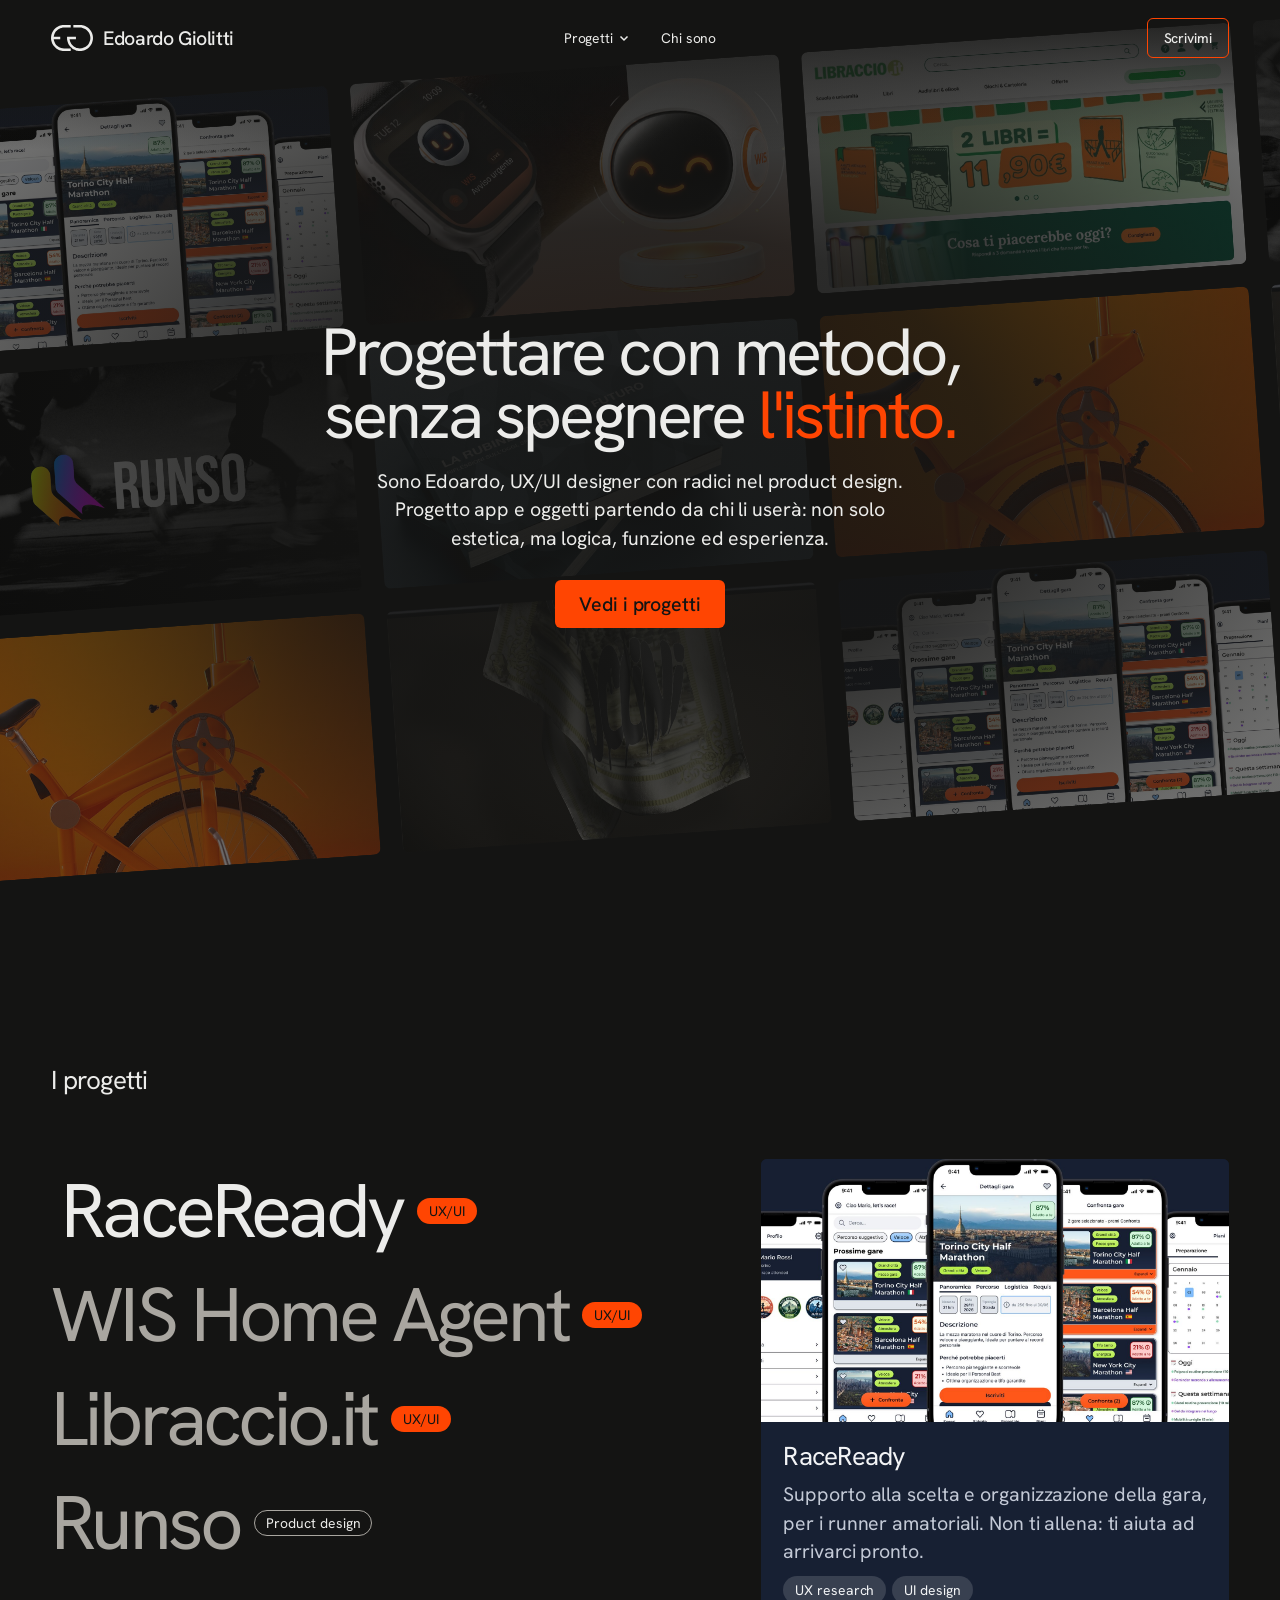
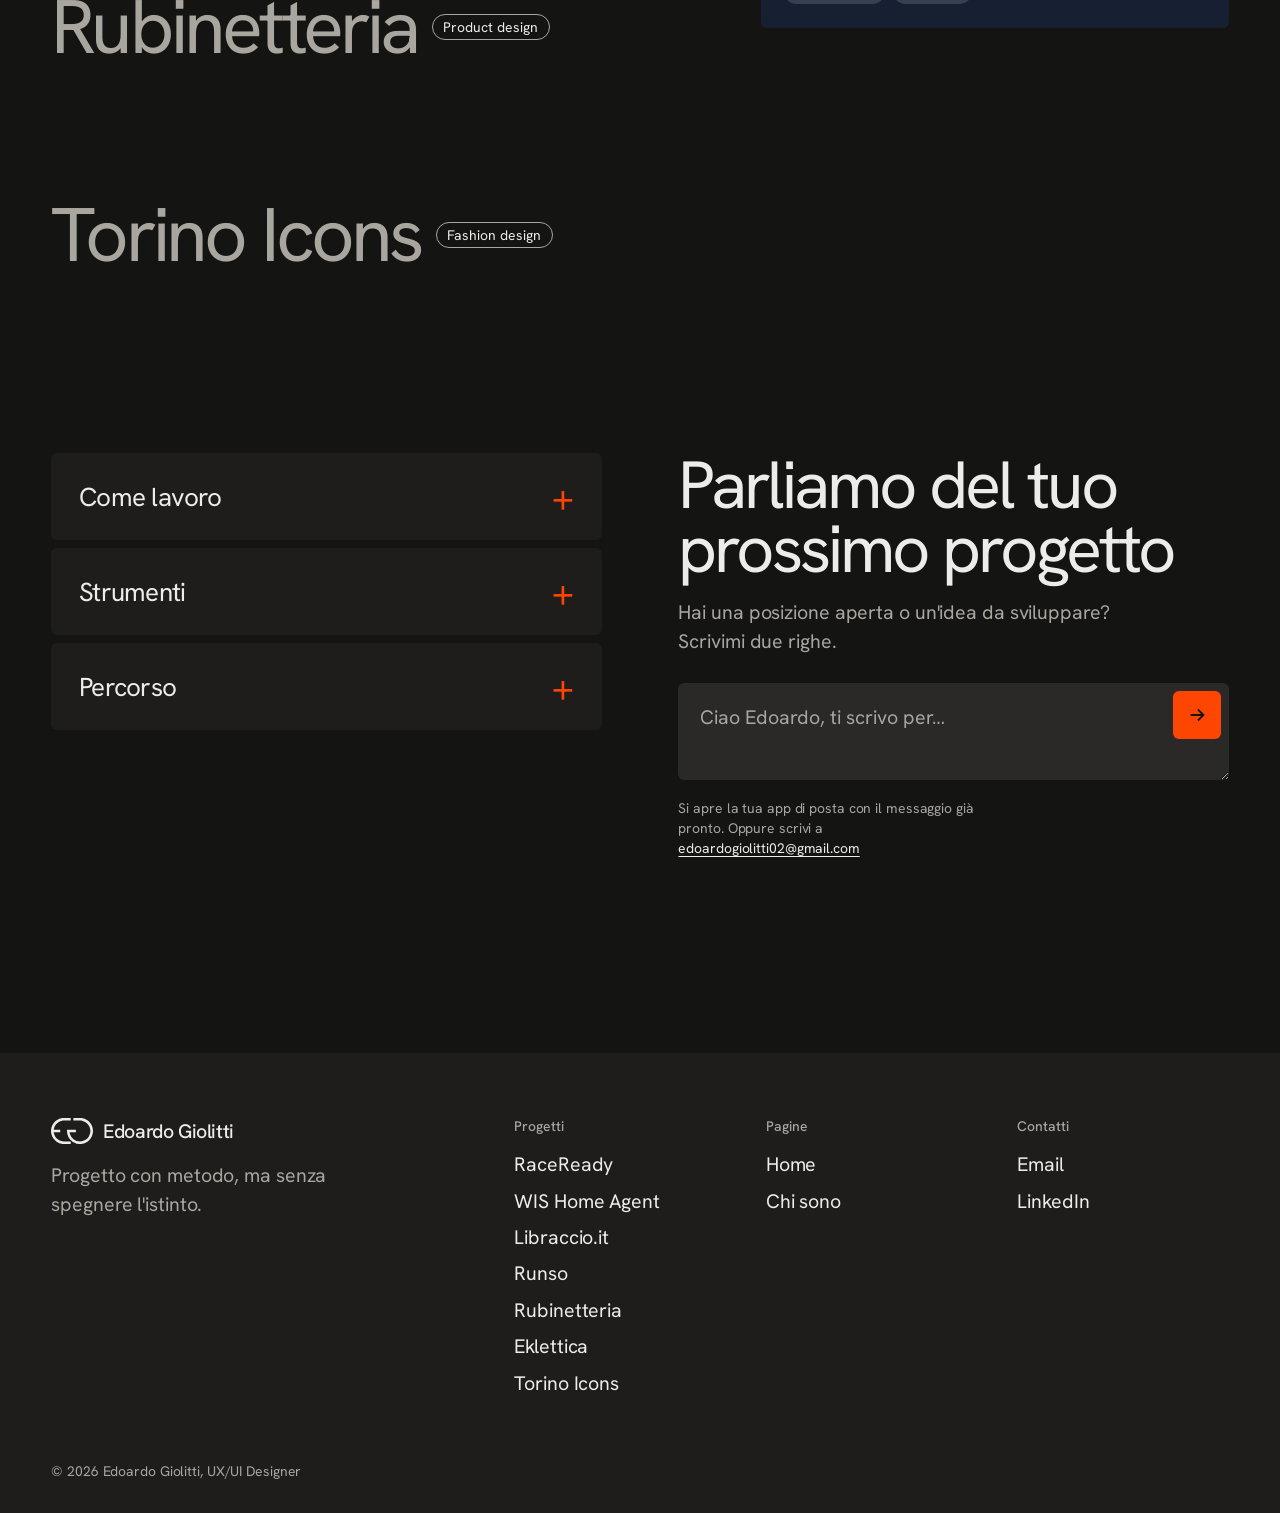
==== commit 242f28ed: "Anteprima di condivisione della home: la hero al posto di RaceReady Quando si condivide il link del " ====
--- a/index.html
+++ b/index.html
@@ -8,7 +8,11 @@
   <meta property="og:title" content="Edoardo Giolitti · UX/UI Designer">
   <meta property="og:description" content="Progetto con metodo, ma senza spegnere l'istinto.">
   <meta property="og:type" content="website">
-  <meta property="og:image" content="https://edoardogiolitti.github.io/assets/img/raceready/collage-16x10.jpg">
+  <meta property="og:image" content="https://edoardogiolitti.github.io/assets/img/og-home.jpg">
+  <meta property="og:image:width" content="1200">
+  <meta property="og:image:height" content="630">
+  <meta property="og:image:alt" content="Edoardo Giolitti, UX/UI Designer: «Progettare con metodo, senza spegnere l'istinto.», sulle copertine dei suoi progetti.">
+  <meta name="twitter:card" content="summary_large_image">
   <meta name="theme-color" content="#141413">
   <link rel="icon" href="assets/favicon.svg" type="image/svg+xml">
   <link rel="apple-touch-icon" href="assets/apple-touch-icon.png">
